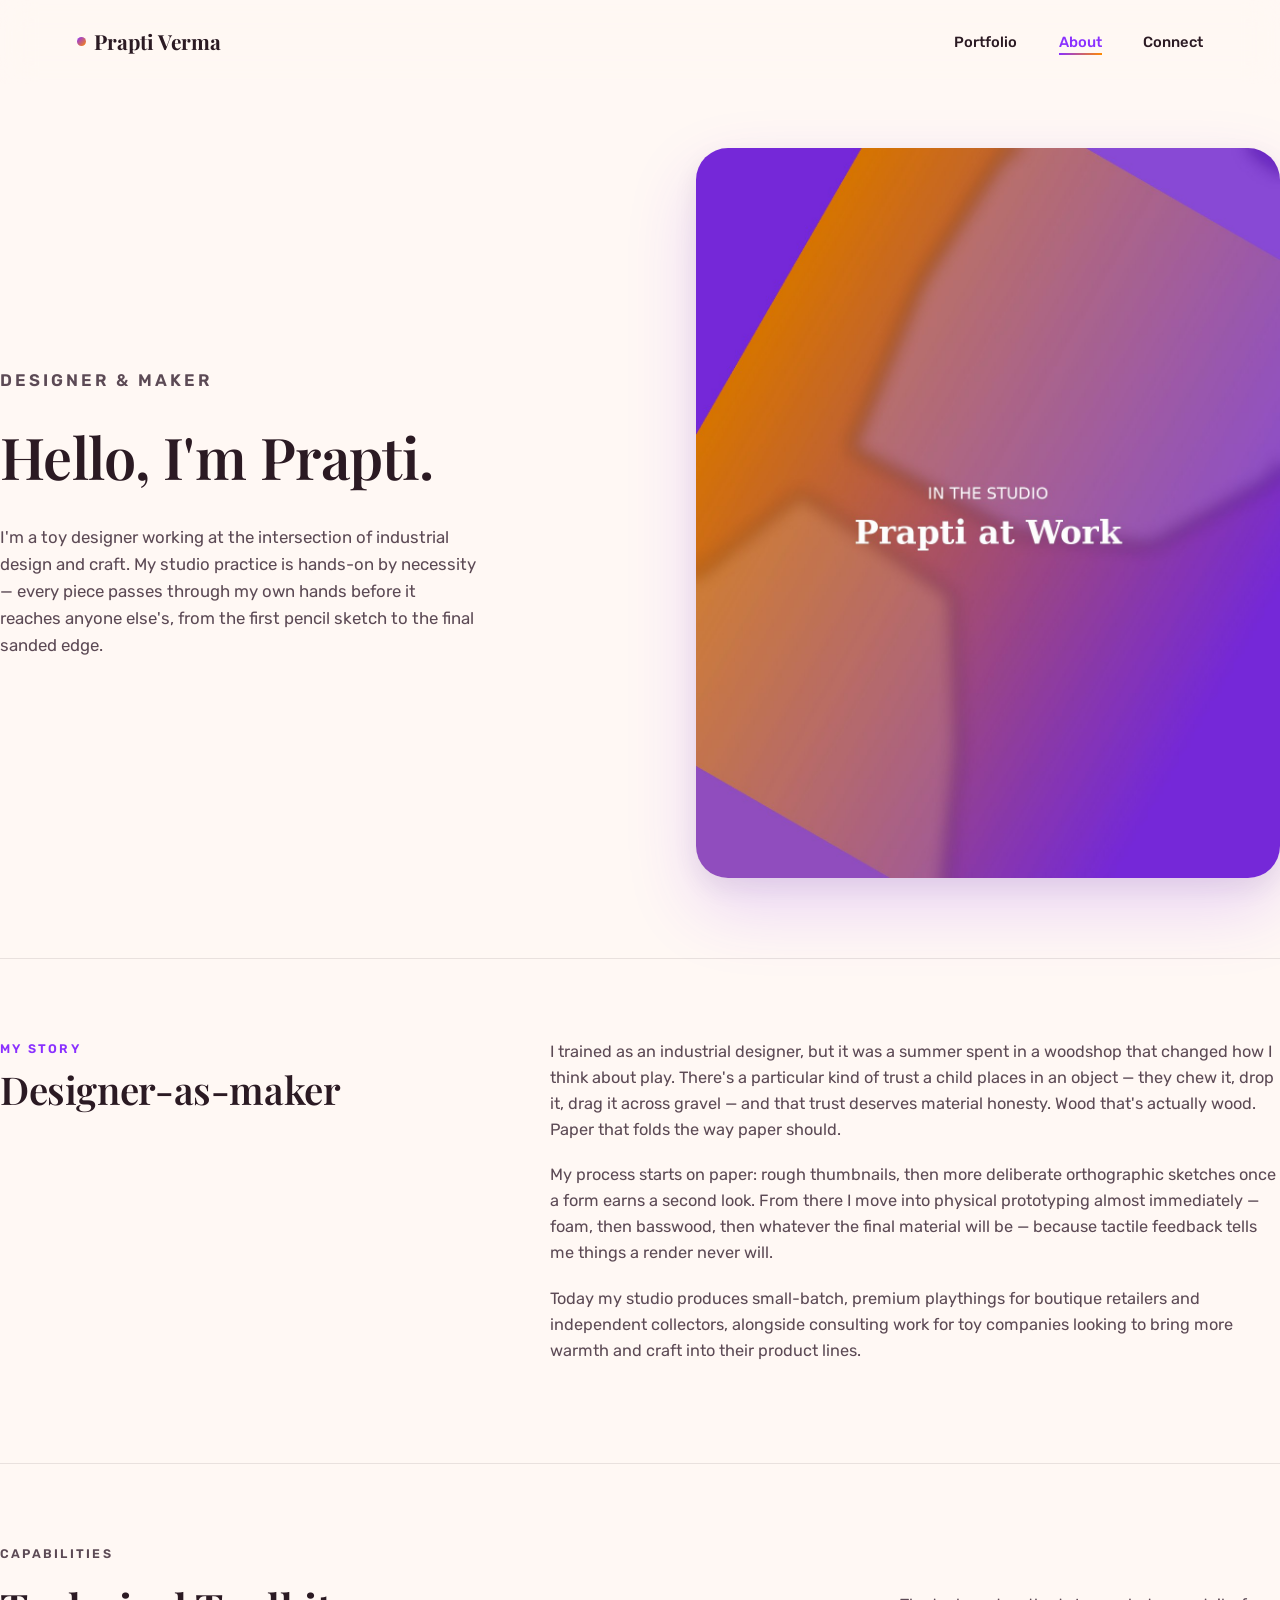
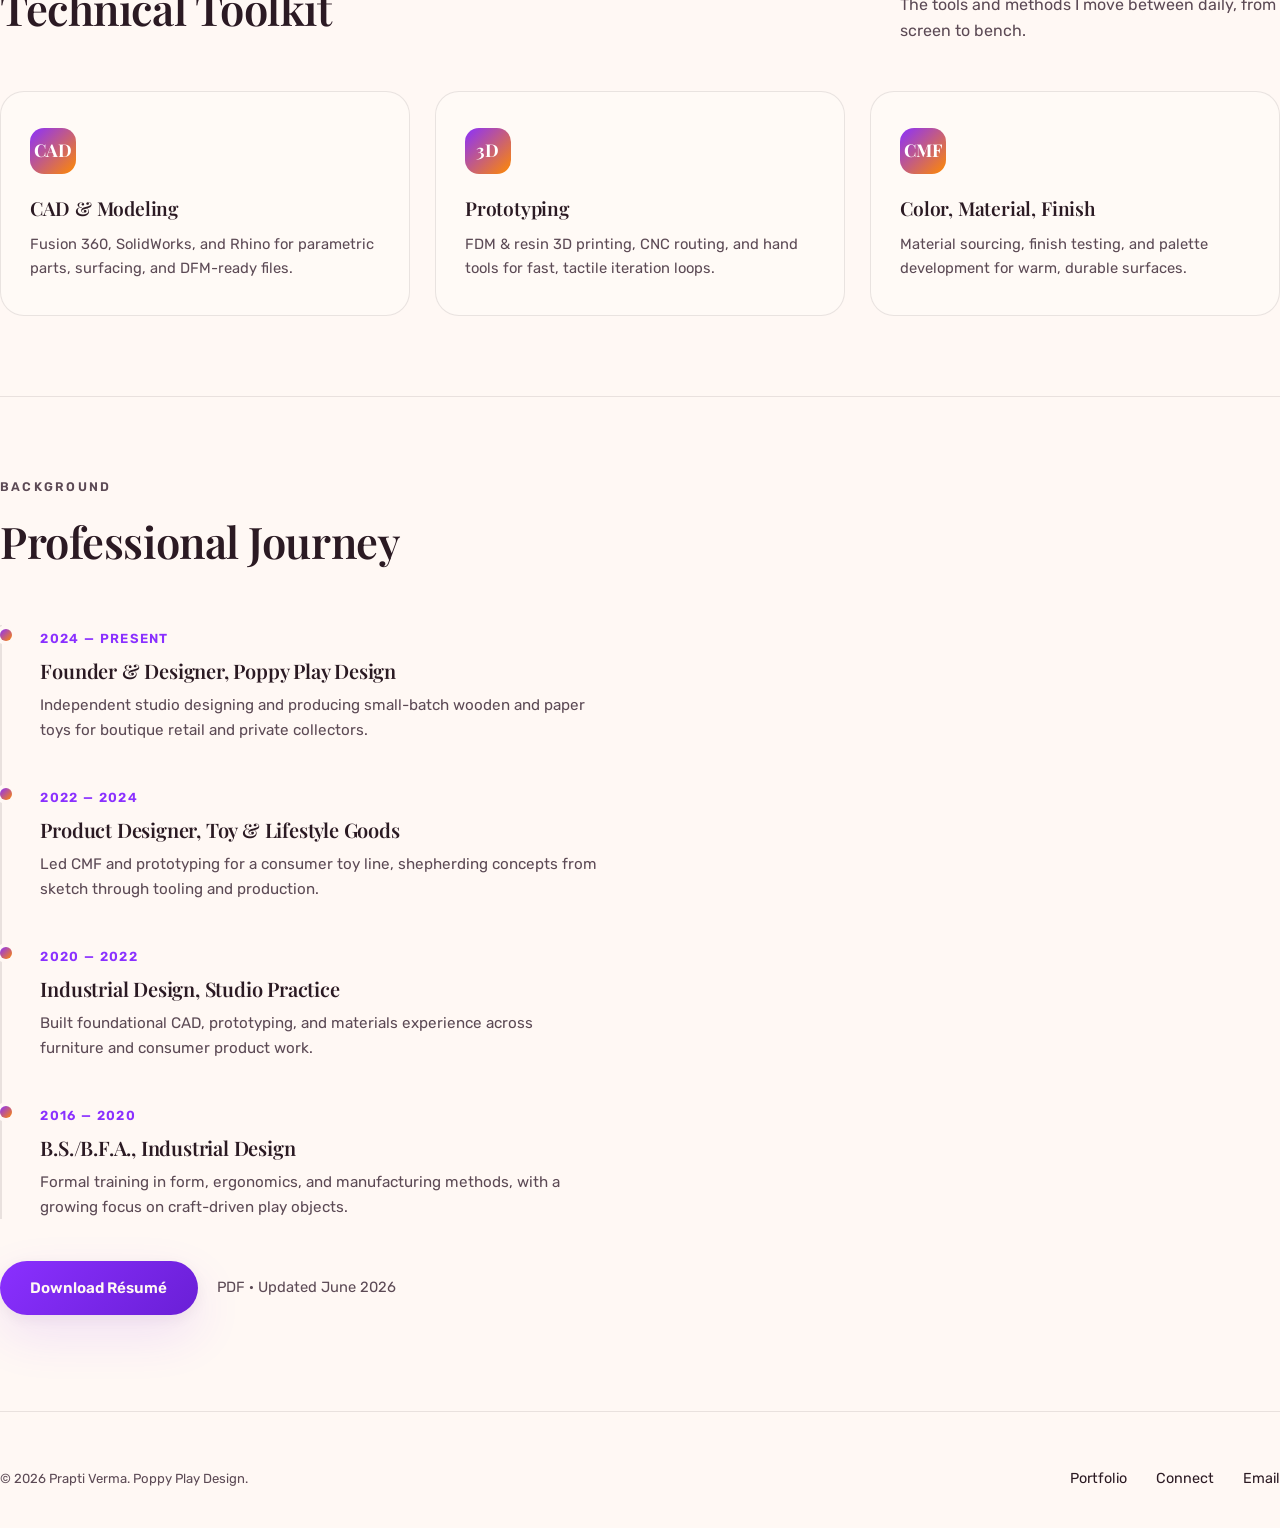
==== about.html @ 437a7a50 "Initial commit" ====
<!DOCTYPE html>
<html lang="en">
<head>
  <meta charset="UTF-8" />
  <meta name="viewport" content="width=device-width, initial-scale=1.0" />
  <title>About — Prapti Verma</title>
  <meta name="description" content="Designer-as-maker: Prapti Verma's background, process, and toolkit." />
  <link rel="icon" type="image/svg+xml" href="images/favicon.svg" />
  <link rel="stylesheet" href="css/style.css" />
</head>
<body>

  <nav class="site-nav">
    <div class="container nav-inner">
      <a href="index.html" class="logo"><span class="dot"></span>Prapti Verma</a>
      <ul class="nav-links">
        <li><a href="index.html">Portfolio</a></li>
        <li><a href="about.html">About</a></li>
        <li><a href="connect.html">Connect</a></li>
      </ul>
    </div>
  </nav>

  <section class="about-hero container">
    <div class="about-intro">
      <p class="eyebrow reveal">Designer &amp; Maker</p>
      <h1 class="reveal">Hello, I'm Prapti.</h1>
      <p class="reveal">
        I'm a toy designer working at the intersection of industrial design
        and craft. My studio practice is hands-on by necessity — every piece
        passes through my own hands before it reaches anyone else's, from
        the first pencil sketch to the final sanded edge.
      </p>
    </div>
    <div class="about-portrait reveal">
      <img src="images/about-hero.jpg" alt="Prapti at work in her studio" />
    </div>
  </section>

  <section class="bio-section container">
    <div class="bio-grid">
      <div class="reveal">
        <p class="eyebrow">My Story</p>
        <h2>Designer-as-maker</h2>
      </div>
      <div class="bio-body reveal">
        <p>
          I trained as an industrial designer, but it was a summer spent in
          a woodshop that changed how I think about play. There's a
          particular kind of trust a child places in an object — they chew
          it, drop it, drag it across gravel — and that trust deserves
          material honesty. Wood that's actually wood. Paper that folds the
          way paper should.
        </p>
        <p>
          My process starts on paper: rough thumbnails, then more
          deliberate orthographic sketches once a form earns a second look.
          From there I move into physical prototyping almost immediately —
          foam, then basswood, then whatever the final material will be —
          because tactile feedback tells me things a render never will.
        </p>
        <p>
          Today my studio produces small-batch, premium playthings for
          boutique retailers and independent collectors, alongside
          consulting work for toy companies looking to bring more warmth
          and craft into their product lines.
        </p>
      </div>
    </div>
  </section>

  <section class="toolkit-section container">
    <div class="section-head reveal">
      <div>
        <p class="eyebrow">Capabilities</p>
        <h2>Technical Toolkit</h2>
      </div>
      <p>The tools and methods I move between daily, from screen to bench.</p>
    </div>

    <div class="toolkit-grid reveal-stagger">
      <div class="toolkit-card">
        <div class="icon">CAD</div>
        <h3>CAD &amp; Modeling</h3>
        <p>Fusion 360, SolidWorks, and Rhino for parametric parts, surfacing, and DFM-ready files.</p>
      </div>
      <div class="toolkit-card">
        <div class="icon">3D</div>
        <h3>Prototyping</h3>
        <p>FDM &amp; resin 3D printing, CNC routing, and hand tools for fast, tactile iteration loops.</p>
      </div>
      <div class="toolkit-card">
        <div class="icon">CMF</div>
        <h3>Color, Material, Finish</h3>
        <p>Material sourcing, finish testing, and palette development for warm, durable surfaces.</p>
      </div>
    </div>
  </section>

  <section class="journey-section container">
    <div class="section-head reveal">
      <div>
        <p class="eyebrow">Background</p>
        <h2>Professional Journey</h2>
      </div>
    </div>

    <div class="timeline reveal">
      <div class="timeline-item">
        <span class="t-year">2024 — Present</span>
        <h3>Founder &amp; Designer, Poppy Play Design</h3>
        <p>Independent studio designing and producing small-batch wooden and paper toys for boutique retail and private collectors.</p>
      </div>
      <div class="timeline-item">
        <span class="t-year">2022 — 2024</span>
        <h3>Product Designer, Toy &amp; Lifestyle Goods</h3>
        <p>Led CMF and prototyping for a consumer toy line, shepherding concepts from sketch through tooling and production.</p>
      </div>
      <div class="timeline-item">
        <span class="t-year">2020 — 2022</span>
        <h3>Industrial Design, Studio Practice</h3>
        <p>Built foundational CAD, prototyping, and materials experience across furniture and consumer product work.</p>
      </div>
      <div class="timeline-item">
        <span class="t-year">2016 — 2020</span>
        <h3>B.S./B.F.A., Industrial Design</h3>
        <p>Formal training in form, ergonomics, and manufacturing methods, with a growing focus on craft-driven play objects.</p>
      </div>
    </div>

    <div class="resume-cta reveal">
      <a href="resume.pdf" class="btn btn-primary" download>Download Résumé</a>
      <p>PDF · Updated June 2026</p>
    </div>
  </section>

  <footer class="site-footer container">
    <div class="footer-inner">
      <p class="footer-copy">© 2026 Prapti Verma. Poppy Play Design.</p>
      <ul class="footer-links">
        <li><a href="index.html">Portfolio</a></li>
        <li><a href="connect.html">Connect</a></li>
        <li><a href="mailto:poppyplaydesign@gmail.com">Email</a></li>
      </ul>
    </div>
  </footer>

  <script src="js/main.js"></script>
</body>
</html>
---- css/style.css ----
/* ==========================================================================
   Poppy Play Design — Prapti Verma Portfolio
   Core stylesheet
   ========================================================================== */

@import url('https://fonts.googleapis.com/css2?family=Playfair+Display:ital,wght@0,400;0,500;0,600;0,700;1,500&family=Rubik:wght@300;400;500;600;700&display=swap');

:root {
  --purple: #8a30ff;
  --purple-deep: #6a1fd6;
  --purple-light: #b377ff;
  --orange: #ff8a00;
  --orange-light: #ffb866;
  --cream: #fff8f4;
  --cream-deep: #f6eadf;
  --paper: #fffaf6;
  --ink: #2b1a23;
  --ink-soft: #5c4a55;
  --line: rgba(43, 26, 35, 0.1);

  --font-head: 'Playfair Display', Georgia, serif;
  --font-body: 'Rubik', -apple-system, BlinkMacSystemFont, 'Segoe UI', sans-serif;

  --shadow-soft: 0 20px 50px rgba(138, 48, 255, 0.12), 0 4px 14px rgba(43, 26, 35, 0.06);
  --shadow-lift: 0 30px 70px rgba(138, 48, 255, 0.18), 0 10px 24px rgba(43, 26, 35, 0.08);

  --nav-height: 84px;
  --container: 1280px;
  --ease: cubic-bezier(0.22, 1, 0.36, 1);
}

* { margin: 0; padding: 0; box-sizing: border-box; }

html {
  scroll-behavior: smooth;
}

body {
  background: var(--cream);
  color: var(--ink);
  font-family: var(--font-body);
  font-weight: 400;
  line-height: 1.6;
  -webkit-font-smoothing: antialiased;
  overflow-x: hidden;
}

img { max-width: 100%; display: block; }

a { color: inherit; text-decoration: none; }

h1, h2, h3, h4 {
  font-family: var(--font-head);
  font-weight: 600;
  letter-spacing: -0.01em;
  color: var(--ink);
}

.eyebrow {
  font-family: var(--font-body);
  font-size: 0.78rem;
  font-weight: 600;
  letter-spacing: 0.18em;
  text-transform: uppercase;
  color: var(--purple);
}

.container {
  max-width: var(--container);
  margin: 0 auto;
  padding: 0 6vw;
}

/* ---------------------------------------------------------------------- */
/* Decorative organic blobs (background ambiance)                        */
/* ---------------------------------------------------------------------- */

.blob {
  position: absolute;
  pointer-events: none;
  z-index: 0;
  filter: blur(0px);
  opacity: 0.55;
}

.blob-purple {
  background: radial-gradient(circle at 30% 30%, var(--purple-light), var(--purple) 70%);
  border-radius: 62% 38% 55% 45% / 48% 55% 45% 52%;
}

.blob-orange {
  background: radial-gradient(circle at 70% 30%, var(--orange-light), var(--orange) 70%);
  border-radius: 45% 55% 40% 60% / 55% 45% 60% 40%;
}

/* ---------------------------------------------------------------------- */
/* Navigation                                                             */
/* ---------------------------------------------------------------------- */

.site-nav {
  position: fixed;
  top: 0;
  left: 0;
  right: 0;
  height: var(--nav-height);
  display: flex;
  align-items: center;
  z-index: 100;
  background: rgba(255, 248, 244, 0.55);
  backdrop-filter: blur(16px) saturate(140%);
  -webkit-backdrop-filter: blur(16px) saturate(140%);
  border-bottom: 1px solid transparent;
  transition: border-color 0.4s var(--ease), background 0.4s var(--ease);
}

.site-nav.scrolled {
  background: rgba(255, 248, 244, 0.85);
  border-bottom-color: var(--line);
}

.nav-inner {
  width: 100%;
  display: flex;
  align-items: center;
  justify-content: space-between;
}

.logo {
  font-family: var(--font-head);
  font-size: 1.3rem;
  font-weight: 700;
  color: var(--ink);
  display: flex;
  align-items: center;
  gap: 0.5rem;
}

.logo .dot {
  width: 9px;
  height: 9px;
  border-radius: 50%;
  background: linear-gradient(135deg, var(--purple), var(--orange));
  display: inline-block;
}

.nav-links {
  display: flex;
  gap: 2.6rem;
  list-style: none;
}

.nav-links a {
  font-size: 0.92rem;
  font-weight: 500;
  position: relative;
  padding-bottom: 4px;
}

.nav-links a::after {
  content: '';
  position: absolute;
  left: 0;
  bottom: 0;
  width: 0;
  height: 2px;
  background: linear-gradient(90deg, var(--purple), var(--orange));
  transition: width 0.3s var(--ease);
}

.nav-links a:hover::after,
.nav-links a.active::after {
  width: 100%;
}

.nav-links a.active {
  color: var(--purple);
}

.nav-toggle { display: none; }

/* ---------------------------------------------------------------------- */
/* Buttons                                                                */
/* ---------------------------------------------------------------------- */

.btn {
  display: inline-flex;
  align-items: center;
  gap: 0.6rem;
  font-family: var(--font-body);
  font-weight: 600;
  font-size: 0.95rem;
  padding: 0.95rem 1.9rem;
  border-radius: 100px;
  cursor: pointer;
  border: none;
  transition: transform 0.35s var(--ease), box-shadow 0.35s var(--ease), background 0.35s var(--ease);
}

.btn-primary {
  background: linear-gradient(135deg, var(--purple), var(--purple-deep));
  color: var(--cream);
  box-shadow: var(--shadow-soft);
}

.btn-primary:hover {
  transform: translateY(-3px);
  box-shadow: var(--shadow-lift);
}

.btn-outline {
  background: transparent;
  color: var(--ink);
  border: 1.5px solid var(--line);
}

.btn-outline:hover {
  border-color: var(--purple);
  color: var(--purple);
  transform: translateY(-3px);
}

/* ---------------------------------------------------------------------- */
/* Hero (home)                                                            */
/* ---------------------------------------------------------------------- */

.hero {
  position: relative;
  min-height: 92vh;
  display: flex;
  flex-direction: column;
  justify-content: center;
  padding-top: var(--nav-height);
  overflow: hidden;
}

.hero .blob-purple {
  width: 480px; height: 480px;
  top: -120px; right: -100px;
}

.hero .blob-orange {
  width: 320px; height: 320px;
  bottom: 8%; left: -80px;
  opacity: 0.4;
}

.hero-content {
  position: relative;
  z-index: 1;
  max-width: 760px;
}

.hero-title {
  font-size: clamp(2.6rem, 6vw, 5.2rem);
  line-height: 1.05;
  margin: 1.2rem 0 1.4rem;
}

.hero-title em {
  font-style: italic;
  color: var(--purple);
}

.hero-sub {
  font-size: 1.15rem;
  color: var(--ink-soft);
  max-width: 540px;
  margin-bottom: 2.2rem;
}

.scroll-cue {
  position: absolute;
  bottom: 36px;
  left: 6vw;
  font-size: 0.78rem;
  letter-spacing: 0.16em;
  text-transform: uppercase;
  color: var(--ink-soft);
  display: flex;
  align-items: center;
  gap: 0.6rem;
}

.scroll-cue .line {
  width: 1px;
  height: 26px;
  background: var(--ink-soft);
  animation: scrollPulse 2s infinite var(--ease);
}

@keyframes scrollPulse {
  0%, 100% { transform: scaleY(1); opacity: 0.5; }
  50% { transform: scaleY(0.5); opacity: 1; }
}

/* ---------------------------------------------------------------------- */
/* Section heading                                                        */
/* ---------------------------------------------------------------------- */

.section-head {
  display: flex;
  justify-content: space-between;
  align-items: flex-end;
  flex-wrap: wrap;
  gap: 1.5rem;
  margin-bottom: 3rem;
}

.section-head h2 {
  font-size: clamp(1.9rem, 3.4vw, 2.8rem);
  margin-top: 0.6rem;
}

.section-head p {
  max-width: 380px;
  color: var(--ink-soft);
}

/* ---------------------------------------------------------------------- */
/* Asymmetrical project grid                                              */
/* ---------------------------------------------------------------------- */

.project-grid {
  display: grid;
  grid-template-columns: repeat(6, 1fr);
  gap: 1.6rem;
  padding: 4rem 0 7rem;
}

.project-card {
  position: relative;
  display: block;
  border-radius: 28px;
  overflow: hidden;
  box-shadow: var(--shadow-soft);
  grid-column: span 3;
  aspect-ratio: 4/3;
  transform: translateY(0);
  transition: transform 0.5s var(--ease), box-shadow 0.5s var(--ease);
}

.project-card:hover {
  transform: translateY(-8px);
  box-shadow: var(--shadow-lift);
}

.project-card.large {
  grid-column: span 4;
  aspect-ratio: 16/11;
}

.project-card.small {
  grid-column: span 2;
  aspect-ratio: 3/4;
}

.project-card img {
  width: 100%;
  height: 100%;
  object-fit: cover;
  transition: transform 0.7s var(--ease);
}

.project-card:hover img {
  transform: scale(1.07);
}

.project-card .card-overlay {
  position: absolute;
  inset: 0;
  display: flex;
  flex-direction: column;
  justify-content: flex-end;
  padding: 1.8rem;
  background: linear-gradient(180deg, rgba(43,26,35,0) 40%, rgba(43,26,35,0.65) 100%);
  opacity: 0;
  transition: opacity 0.4s var(--ease);
}

.project-card:hover .card-overlay {
  opacity: 1;
}

.project-card .card-tag {
  color: var(--orange-light);
  font-size: 0.75rem;
  letter-spacing: 0.14em;
  text-transform: uppercase;
  font-weight: 600;
  margin-bottom: 0.4rem;
  transform: translateY(10px);
  opacity: 0;
  transition: all 0.45s var(--ease) 0.05s;
}

.project-card .card-title {
  color: #fff;
  font-family: var(--font-head);
  font-size: 1.6rem;
  transform: translateY(10px);
  opacity: 0;
  transition: all 0.45s var(--ease) 0.1s;
}

.project-card:hover .card-tag,
.project-card:hover .card-title {
  transform: translateY(0);
  opacity: 1;
}

@media (max-width: 900px) {
  .project-card,
  .project-card.large,
  .project-card.small {
    grid-column: span 6;
    aspect-ratio: 4/3;
  }
}

/* ---------------------------------------------------------------------- */
/* Reveal-on-scroll                                                       */
/* ---------------------------------------------------------------------- */

.reveal {
  opacity: 0;
  transform: translateY(36px);
  transition: opacity 0.9s var(--ease), transform 0.9s var(--ease);
}

.reveal.in-view {
  opacity: 1;
  transform: translateY(0);
}

.reveal-stagger > * {
  opacity: 0;
  transform: translateY(28px);
  transition: opacity 0.7s var(--ease), transform 0.7s var(--ease);
}

.reveal-stagger.in-view > * {
  opacity: 1;
  transform: translateY(0);
}

.reveal-stagger.in-view > *:nth-child(1) { transition-delay: 0.05s; }
.reveal-stagger.in-view > *:nth-child(2) { transition-delay: 0.15s; }
.reveal-stagger.in-view > *:nth-child(3) { transition-delay: 0.25s; }
.reveal-stagger.in-view > *:nth-child(4) { transition-delay: 0.35s; }

/* ---------------------------------------------------------------------- */
/* Footer                                                                 */
/* ---------------------------------------------------------------------- */

.site-footer {
  border-top: 1px solid var(--line);
  padding: 3.4rem 0 2.4rem;
}

.footer-inner {
  display: flex;
  justify-content: space-between;
  align-items: center;
  flex-wrap: wrap;
  gap: 1.4rem;
}

.footer-links {
  display: flex;
  gap: 1.8rem;
  list-style: none;
  font-size: 0.9rem;
}

.footer-copy {
  font-size: 0.82rem;
  color: var(--ink-soft);
}

/* ---------------------------------------------------------------------- */
/* About page                                                             */
/* ---------------------------------------------------------------------- */

.about-hero {
  padding: calc(var(--nav-height) + 4rem) 0 5rem;
  display: grid;
  grid-template-columns: 1.05fr 0.95fr;
  gap: 4vw;
  align-items: center;
  position: relative;
}

.about-portrait {
  border-radius: 32px;
  overflow: hidden;
  box-shadow: var(--shadow-lift);
  aspect-ratio: 4/5;
}

.about-portrait img { width: 100%; height: 100%; object-fit: cover; }

.about-intro h1 {
  font-size: clamp(2.4rem, 4.6vw, 3.6rem);
  margin: 1rem 0 1.4rem;
}

.about-intro p {
  color: var(--ink-soft);
  font-size: 1.05rem;
  max-width: 480px;
}

.bio-section {
  padding: 5rem 0;
  border-top: 1px solid var(--line);
}

.bio-section .bio-grid {
  display: grid;
  grid-template-columns: 0.8fr 1.2fr;
  gap: 5vw;
}

.bio-section h2 {
  font-size: clamp(1.8rem, 3vw, 2.4rem);
}

.bio-section .bio-body p {
  color: var(--ink-soft);
  margin-bottom: 1.2rem;
  font-size: 1.02rem;
}

/* Technical toolkit */

.toolkit-section {
  padding: 5rem 0;
  border-top: 1px solid var(--line);
}

.toolkit-grid {
  display: grid;
  grid-template-columns: repeat(3, 1fr);
  gap: 1.6rem;
  margin-top: 2.6rem;
}

.toolkit-card {
  background: var(--paper);
  border: 1px solid var(--line);
  border-radius: 24px;
  padding: 2.2rem 1.8rem;
  transition: transform 0.4s var(--ease), box-shadow 0.4s var(--ease);
}

.toolkit-card:hover {
  transform: translateY(-6px);
  box-shadow: var(--shadow-soft);
}

.toolkit-card .icon {
  width: 46px;
  height: 46px;
  border-radius: 14px;
  display: flex;
  align-items: center;
  justify-content: center;
  font-family: var(--font-head);
  font-weight: 700;
  font-size: 1.1rem;
  color: #fff;
  margin-bottom: 1.2rem;
  background: linear-gradient(135deg, var(--purple), var(--orange));
}

.toolkit-card h3 {
  font-size: 1.2rem;
  margin-bottom: 0.6rem;
}

.toolkit-card p {
  color: var(--ink-soft);
  font-size: 0.92rem;
}

/* Journey timeline */

.journey-section {
  padding: 5rem 0 6rem;
  border-top: 1px solid var(--line);
}

.timeline {
  position: relative;
  margin-top: 3rem;
  padding-left: 2.4rem;
  border-left: 2px solid var(--line);
}

.timeline-item {
  position: relative;
  padding-bottom: 2.6rem;
}

.timeline-item:last-child { padding-bottom: 0; }

.timeline-item::before {
  content: '';
  position: absolute;
  left: -2.51rem;
  top: 4px;
  width: 12px;
  height: 12px;
  border-radius: 50%;
  background: linear-gradient(135deg, var(--purple), var(--orange));
  box-shadow: 0 0 0 4px var(--cream);
}

.timeline-item .t-year {
  font-size: 0.82rem;
  font-weight: 600;
  letter-spacing: 0.1em;
  color: var(--purple);
  text-transform: uppercase;
}

.timeline-item h3 {
  font-size: 1.25rem;
  margin: 0.3rem 0 0.4rem;
}

.timeline-item p {
  color: var(--ink-soft);
  font-size: 0.95rem;
  max-width: 560px;
}

.resume-cta {
  margin-top: 2.6rem;
  display: flex;
  align-items: center;
  gap: 1.2rem;
  flex-wrap: wrap;
}

.resume-cta p {
  color: var(--ink-soft);
  font-size: 0.92rem;
}

/* ---------------------------------------------------------------------- */
/* Project detail page                                                    */
/* ---------------------------------------------------------------------- */

.project-hero {
  padding: calc(var(--nav-height) + 3.6rem) 0 3rem;
}

.project-meta {
  display: flex;
  gap: 2.4rem;
  margin: 1.8rem 0 2.4rem;
  flex-wrap: wrap;
}

.project-meta div span {
  display: block;
  font-size: 0.72rem;
  letter-spacing: 0.12em;
  text-transform: uppercase;
  color: var(--ink-soft);
  margin-bottom: 0.3rem;
}

.project-meta div strong {
  font-family: var(--font-head);
  font-size: 1.05rem;
  font-weight: 600;
}

.project-summary {
  max-width: 680px;
  font-size: 1.12rem;
  color: var(--ink-soft);
}

.project-cover {
  border-radius: 28px;
  overflow: hidden;
  box-shadow: var(--shadow-lift);
  margin: 3rem 0 1rem;
}

.project-cover img { width: 100%; }

.process-block {
  padding: 5rem 0;
  display: grid;
  gap: 1.2rem;
}

.process-image {
  border-radius: 26px;
  overflow: hidden;
  box-shadow: var(--shadow-soft);
}

.process-image img {
  width: 100%;
  transition: transform 0.8s var(--ease);
}

.process-block:hover .process-image img {
  transform: scale(1.02);
}

.process-caption {
  display: flex;
  justify-content: space-between;
  align-items: baseline;
  padding: 0 0.4rem;
}

.process-caption .stage {
  font-size: 0.74rem;
  letter-spacing: 0.14em;
  text-transform: uppercase;
  color: var(--purple);
  font-weight: 600;
}

.process-caption p {
  color: var(--ink-soft);
  font-size: 0.95rem;
  max-width: 480px;
  text-align: right;
}

.next-project {
  border-top: 1px solid var(--line);
  padding: 4.5rem 0 6rem;
  text-align: center;
}

.next-project .eyebrow { display: block; margin-bottom: 0.8rem; }

.next-project a {
  display: inline-block;
  font-family: var(--font-head);
  font-size: clamp(1.8rem, 4vw, 3rem);
  transition: color 0.3s var(--ease), transform 0.3s var(--ease);
}

.next-project a:hover {
  color: var(--purple);
  transform: translateX(6px);
}

/* ---------------------------------------------------------------------- */
/* Connect page                                                           */
/* ---------------------------------------------------------------------- */

.connect-hero {
  min-height: 80vh;
  display: flex;
  align-items: center;
  position: relative;
  padding-top: var(--nav-height);
  overflow: hidden;
}

.connect-hero .blob-orange {
  width: 420px; height: 420px;
  top: -80px; right: -100px;
}

.connect-content {
  position: relative;
  z-index: 1;
  max-width: 640px;
}

.connect-content h1 {
  font-size: clamp(2.6rem, 5.6vw, 4.4rem);
  margin: 1rem 0 1.6rem;
}

.connect-content p {
  color: var(--ink-soft);
  font-size: 1.1rem;
  margin-bottom: 2.4rem;
  max-width: 520px;
}

.connect-channels {
  display: grid;
  gap: 1rem;
  margin-top: 2.2rem;
}

.channel-row {
  display: flex;
  justify-content: space-between;
  align-items: center;
  padding: 1.4rem 0;
  border-bottom: 1px solid var(--line);
  transition: padding-left 0.3s var(--ease), color 0.3s var(--ease);
}

.channel-row:hover {
  padding-left: 0.6rem;
  color: var(--purple);
}

.channel-row .ch-label {
  font-size: 0.78rem;
  letter-spacing: 0.12em;
  text-transform: uppercase;
  color: var(--ink-soft);
}

.channel-row .ch-value {
  font-family: var(--font-head);
  font-size: 1.3rem;
}

.channel-row .arrow {
  font-size: 1.2rem;
  transition: transform 0.3s var(--ease);
}

.channel-row:hover .arrow {
  transform: translateX(6px);
}

/* ---------------------------------------------------------------------- */
/* Responsive                                                             */
/* ---------------------------------------------------------------------- */

@media (max-width: 860px) {
  .nav-links { gap: 1.6rem; }
  .about-hero,
  .bio-section .bio-grid {
    grid-template-columns: 1fr;
  }
  .about-hero { padding-top: calc(var(--nav-height) + 2rem); }
  .about-portrait { order: -1; aspect-ratio: 16/10; }
  .toolkit-grid { grid-template-columns: 1fr; }
  .process-caption { flex-direction: column; align-items: flex-start; gap: 0.5rem; }
  .process-caption p { text-align: left; }
}

@media (max-width: 600px) {
  .container { padding: 0 5.5vw; }
  .nav-links { gap: 1.1rem; }
  .nav-links a { font-size: 0.82rem; }
  .hero-title { font-size: clamp(2.1rem, 9vw, 2.8rem); }
  .footer-inner { flex-direction: column; align-items: flex-start; }
}
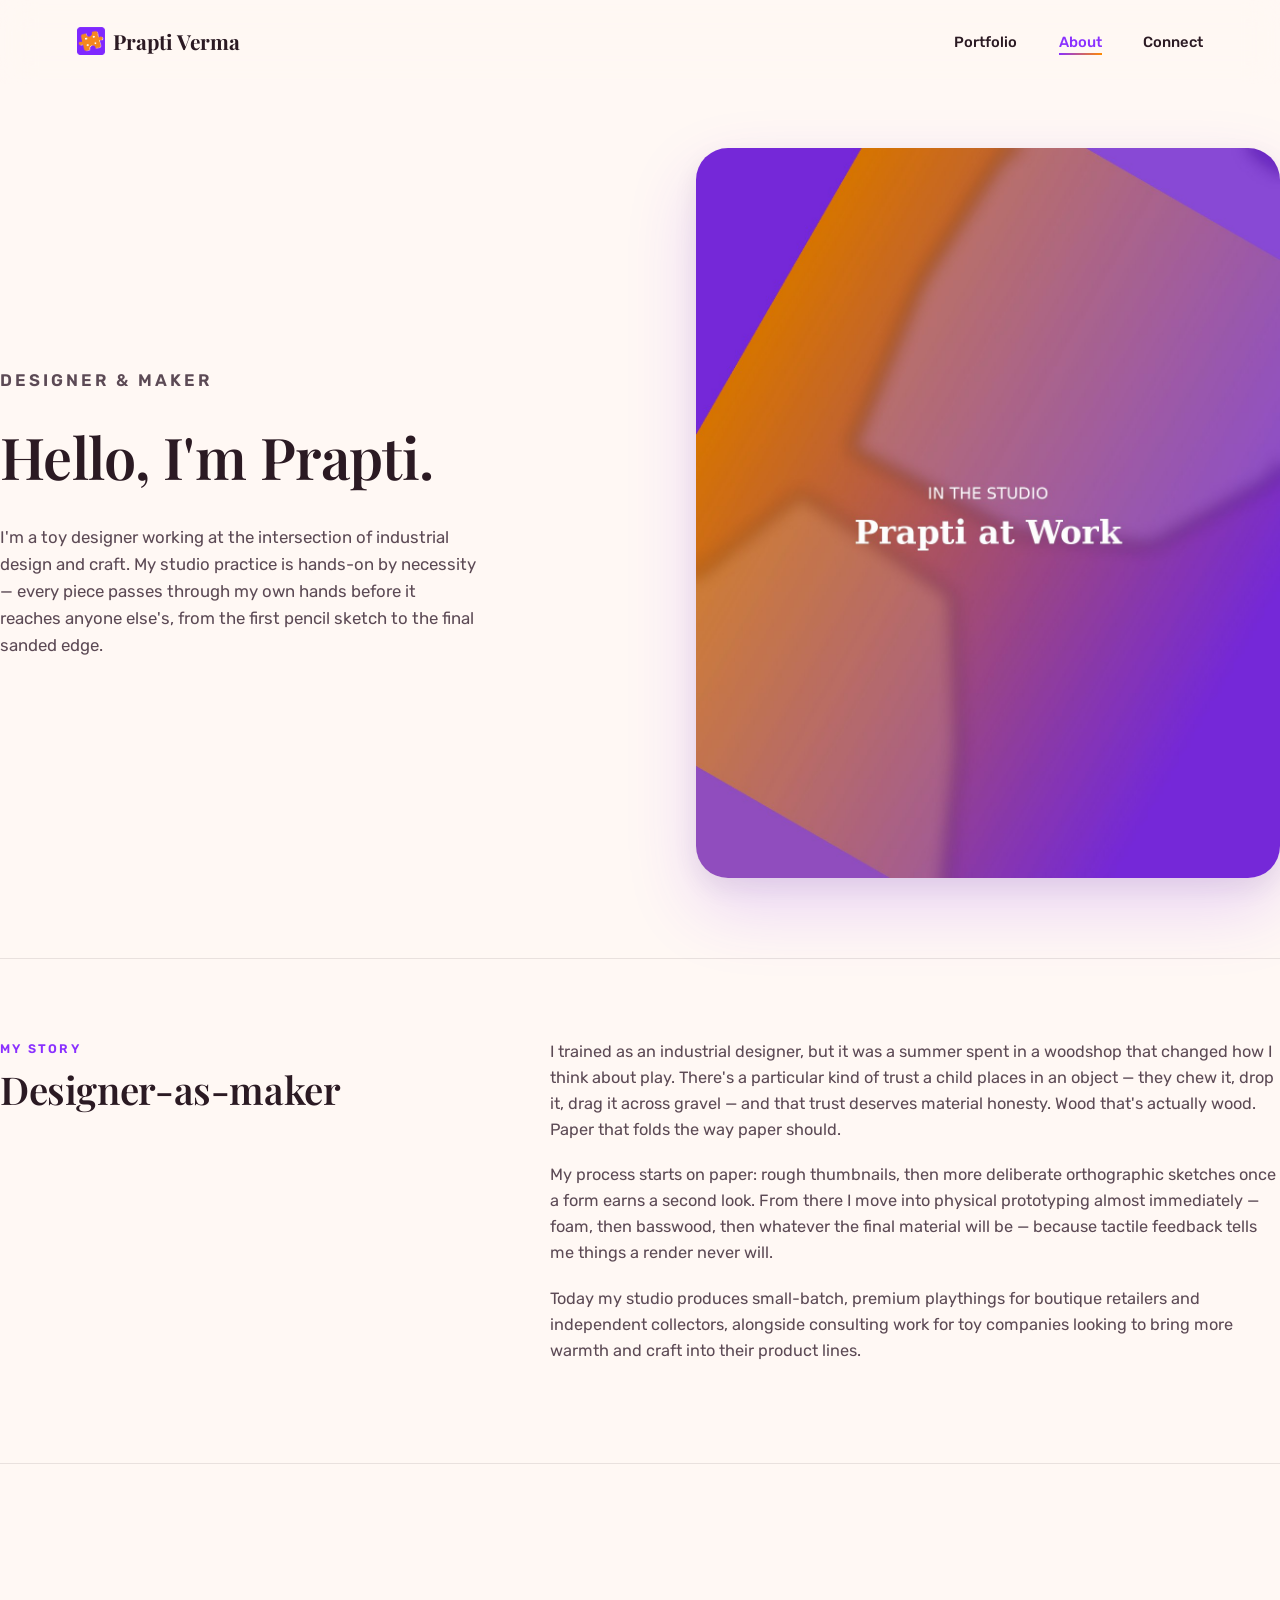
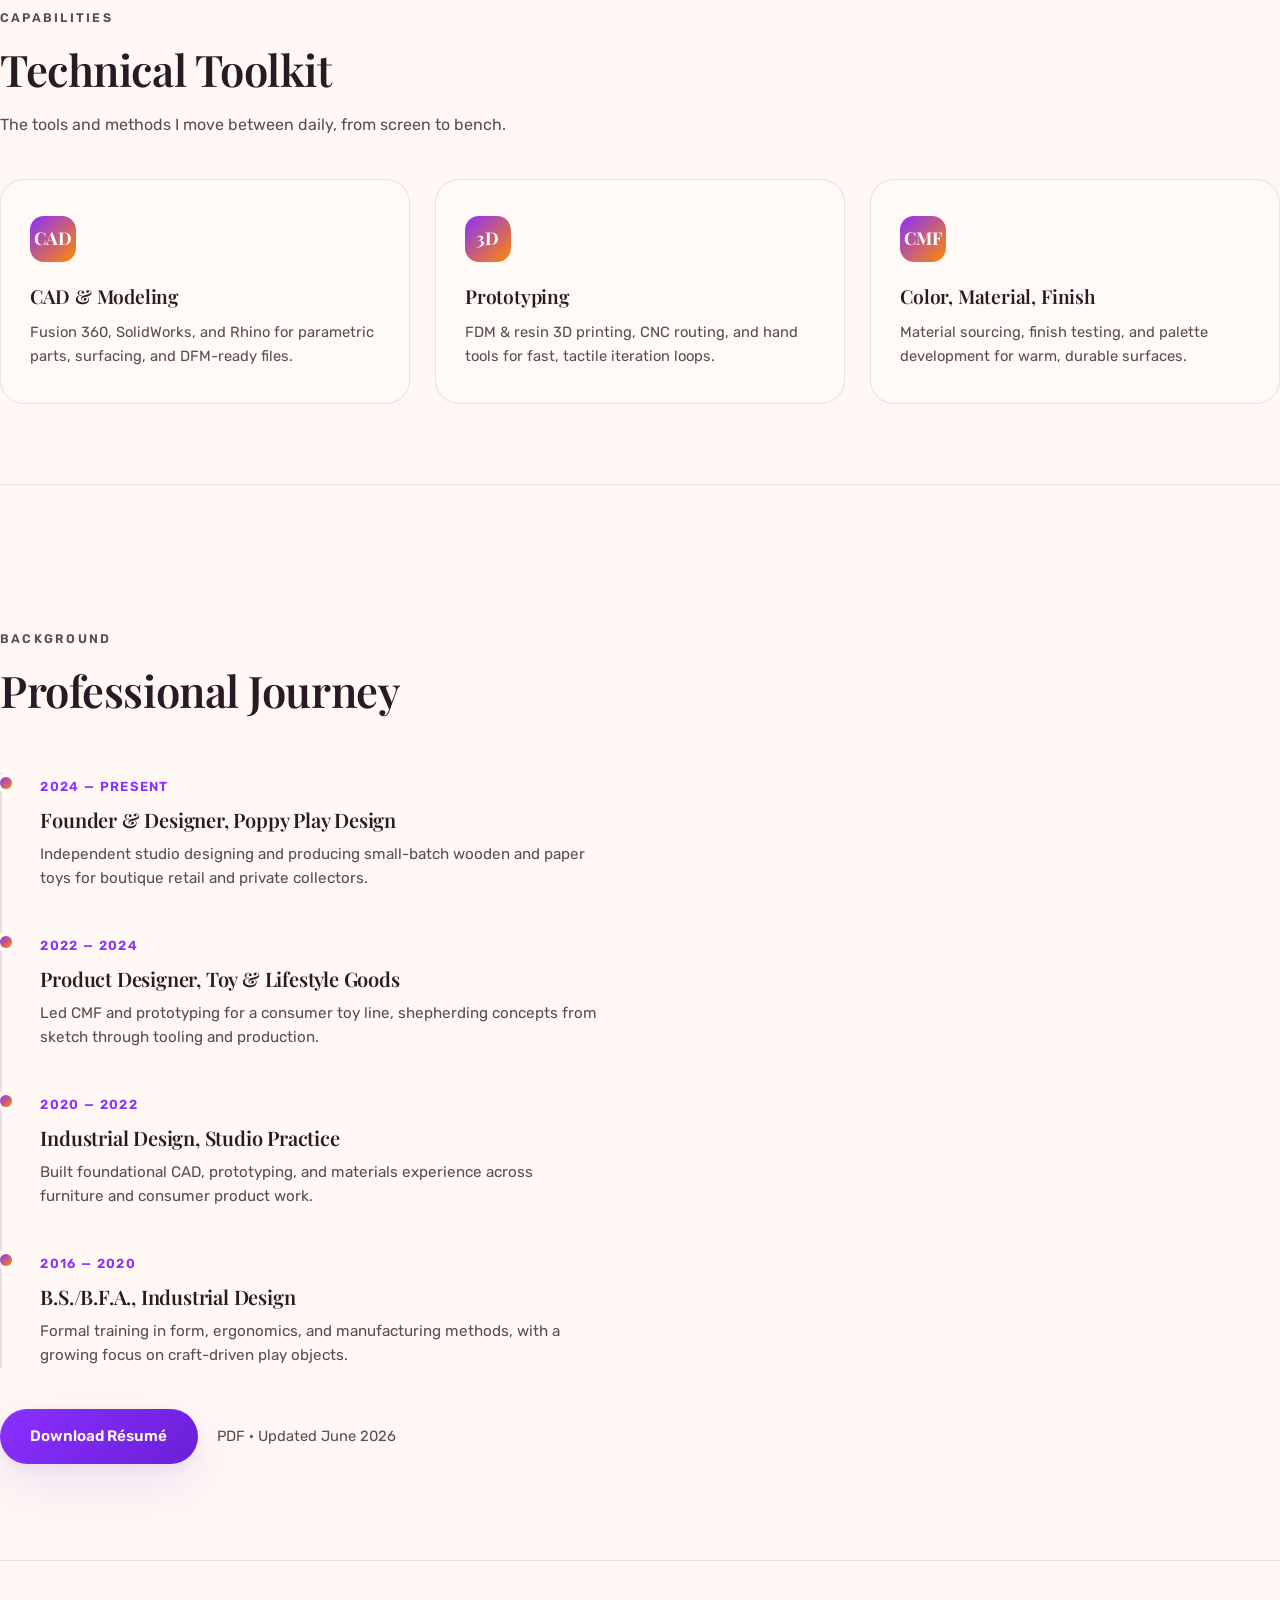
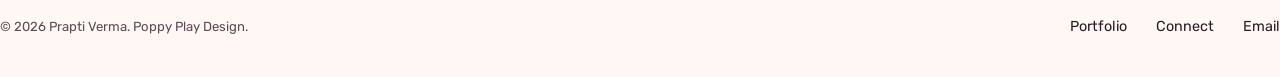
==== commit 092aed22: "New updates" ====
--- a/about.html
+++ b/about.html
@@ -5,14 +5,14 @@
   <meta name="viewport" content="width=device-width, initial-scale=1.0" />
   <title>About — Prapti Verma</title>
   <meta name="description" content="Designer-as-maker: Prapti Verma's background, process, and toolkit." />
-  <link rel="icon" type="image/svg+xml" href="images/favicon.svg" />
+  <link rel="icon" type="image/png" href="images/PPD-onlylogo.png" />
   <link rel="stylesheet" href="css/style.css" />
 </head>
 <body>
 
   <nav class="site-nav">
     <div class="container nav-inner">
-      <a href="index.html" class="logo"><span class="dot"></span>Prapti Verma</a>
+      <a href="index.html" class="logo"><img src="images/PPD-onlylogo.png" alt="Poppy Play Design" class="logo-img" />Prapti Verma</a>
       <ul class="nav-links">
         <li><a href="index.html">Portfolio</a></li>
         <li><a href="about.html">About</a></li>
--- a/css/style.css
+++ b/css/style.css
@@ -71,6 +71,12 @@
   padding: 0 6vw;
 }
 
+.container-wide {
+  max-width: 1920px;
+  margin: 0 auto;
+  padding: 0 4vw;
+}
+
 /* ---------------------------------------------------------------------- */
 /* Decorative organic blobs (background ambiance)                        */
 /* ---------------------------------------------------------------------- */
@@ -135,12 +141,11 @@
   gap: 0.5rem;
 }
 
-.logo .dot {
-  width: 9px;
-  height: 9px;
-  border-radius: 50%;
-  background: linear-gradient(135deg, var(--purple), var(--orange));
+.logo-img {
+  height: 28px;
+  width: auto;
   display: inline-block;
+  vertical-align: middle;
 }
 
 .nav-links {
@@ -225,23 +230,25 @@
 
 .hero {
   position: relative;
+  width: 100%;
   min-height: 92vh;
   display: flex;
   flex-direction: column;
   justify-content: center;
   padding-top: var(--nav-height);
   overflow: hidden;
-}
-
-.hero .blob-purple {
-  width: 480px; height: 480px;
-  top: -120px; right: -100px;
-}
-
-.hero .blob-orange {
-  width: 320px; height: 320px;
-  bottom: 8%; left: -80px;
-  opacity: 0.4;
+  background-image: url('../images/hero-bg.jpg');
+  background-size: cover;
+  background-position: center;
+  background-repeat: no-repeat;
+}
+
+.hero::before {
+  content: '';
+  position: absolute;
+  inset: 0;
+  background: linear-gradient(135deg, rgba(43,26,35,0.62) 0%, rgba(43,26,35,0.38) 60%, rgba(138,48,255,0.18) 100%);
+  z-index: 0;
 }
 
 .hero-content {
@@ -254,16 +261,17 @@
   font-size: clamp(2.6rem, 6vw, 5.2rem);
   line-height: 1.05;
   margin: 1.2rem 0 1.4rem;
+  color: #fff;
 }
 
 .hero-title em {
   font-style: italic;
-  color: var(--purple);
+  color: var(--orange-light);
 }
 
 .hero-sub {
   font-size: 1.15rem;
-  color: var(--ink-soft);
+  color: rgba(255,255,255,0.8);
   max-width: 540px;
   margin-bottom: 2.2rem;
 }
@@ -271,11 +279,11 @@
 .scroll-cue {
   position: absolute;
   bottom: 36px;
-  left: 6vw;
+  left: 4vw;
   font-size: 0.78rem;
   letter-spacing: 0.16em;
   text-transform: uppercase;
-  color: var(--ink-soft);
+  color: rgba(255,255,255,0.6);
   display: flex;
   align-items: center;
   gap: 0.6rem;
@@ -284,7 +292,7 @@
 .scroll-cue .line {
   width: 1px;
   height: 26px;
-  background: var(--ink-soft);
+  background: rgba(255,255,255,0.6);
   animation: scrollPulse 2s infinite var(--ease);
 }
 
@@ -298,22 +306,19 @@
 /* ---------------------------------------------------------------------- */
 
 .section-head {
-  display: flex;
-  justify-content: space-between;
-  align-items: flex-end;
-  flex-wrap: wrap;
-  gap: 1.5rem;
-  margin-bottom: 3rem;
+  margin-bottom: 2rem;
+  padding-top: 4rem;
 }
 
 .section-head h2 {
   font-size: clamp(1.9rem, 3.4vw, 2.8rem);
-  margin-top: 0.6rem;
+  margin-top: 0.4rem;
+  margin-bottom: 0.5rem;
 }
 
 .section-head p {
-  max-width: 380px;
-  color: var(--ink-soft);
+  color: var(--ink-soft);
+  max-width: 560px;
 }
 
 /* ---------------------------------------------------------------------- */
@@ -322,18 +327,17 @@
 
 .project-grid {
   display: grid;
-  grid-template-columns: repeat(6, 1fr);
+  grid-template-columns: repeat(3, 1fr);
   gap: 1.6rem;
-  padding: 4rem 0 7rem;
+  padding: 1.5rem 0 5rem;
 }
 
 .project-card {
   position: relative;
   display: block;
-  border-radius: 28px;
+  border-radius: 0;
   overflow: hidden;
   box-shadow: var(--shadow-soft);
-  grid-column: span 3;
   aspect-ratio: 4/3;
   transform: translateY(0);
   transition: transform 0.5s var(--ease), box-shadow 0.5s var(--ease);
@@ -342,16 +346,6 @@
 .project-card:hover {
   transform: translateY(-8px);
   box-shadow: var(--shadow-lift);
-}
-
-.project-card.large {
-  grid-column: span 4;
-  aspect-ratio: 16/11;
-}
-
-.project-card.small {
-  grid-column: span 2;
-  aspect-ratio: 3/4;
 }
 
 .project-card img {
@@ -372,7 +366,7 @@
   flex-direction: column;
   justify-content: flex-end;
   padding: 1.8rem;
-  background: linear-gradient(180deg, rgba(43,26,35,0) 40%, rgba(43,26,35,0.65) 100%);
+  background: linear-gradient(180deg, rgba(20,10,30,0) 25%, rgba(20,10,30,0.92) 100%);
   opacity: 0;
   transition: opacity 0.4s var(--ease);
 }
@@ -409,11 +403,14 @@
 }
 
 @media (max-width: 900px) {
-  .project-card,
-  .project-card.large,
-  .project-card.small {
-    grid-column: span 6;
-    aspect-ratio: 4/3;
+  .project-grid {
+    grid-template-columns: repeat(2, 1fr);
+  }
+}
+
+@media (max-width: 600px) {
+  .project-grid {
+    grid-template-columns: 1fr;
   }
 }
 
@@ -654,6 +651,31 @@
 
 .project-hero {
   padding: calc(var(--nav-height) + 3.6rem) 0 3rem;
+  display: grid;
+  grid-template-columns: 1fr 0.6fr;
+  gap: 2rem 4rem;
+  align-items: start;
+}
+
+.project-hero-text {
+  display: flex;
+  flex-direction: column;
+}
+
+.project-preview {
+  border-radius: 12px;
+  margin-top: calc(var(--nav-height) + 3.6rem);
+}
+
+.project-preview img {
+  width: 100%;
+  height: auto;
+  display: block;
+  border-radius: 12px;
+}
+
+.project-cover {
+  grid-column: 1 / -1;
 }
 
 .project-meta {
@@ -734,6 +756,60 @@
   font-size: 0.95rem;
   max-width: 480px;
   text-align: right;
+}
+
+/* ---------------------------------------------------------------------- */
+/* Project photo grid                                                     */
+/* ---------------------------------------------------------------------- */
+
+.hero-image-section {
+  padding: 3rem 0 3rem;
+}
+
+.hero-image-section img {
+  width: 100%;
+  height: auto;
+  display: block;
+  mix-blend-mode: multiply;
+}
+
+.hero-image-section .photo-caption {
+  text-align: center;
+}
+
+.photo-grid-section {
+  padding: 4rem 0 4rem;
+  border-top: 1px solid var(--line);
+}
+
+.photo-grid-section .section-label {
+  margin-bottom: 2rem;
+}
+
+.photo-grid {
+  display: grid;
+  grid-template-columns: repeat(3, 1fr);
+  gap: 1.4rem;
+}
+
+.photo-grid-item img {
+  width: 100%;
+  aspect-ratio: 1/1;
+  object-fit: cover;
+  display: block;
+}
+
+.photo-caption {
+  margin-top: 0.6rem;
+  font-size: 0.8rem;
+  color: var(--ink-soft);
+  line-height: 1.5;
+}
+
+@media (max-width: 600px) {
+  .photo-grid {
+    grid-template-columns: repeat(2, 1fr);
+  }
 }
 
 .next-project {
